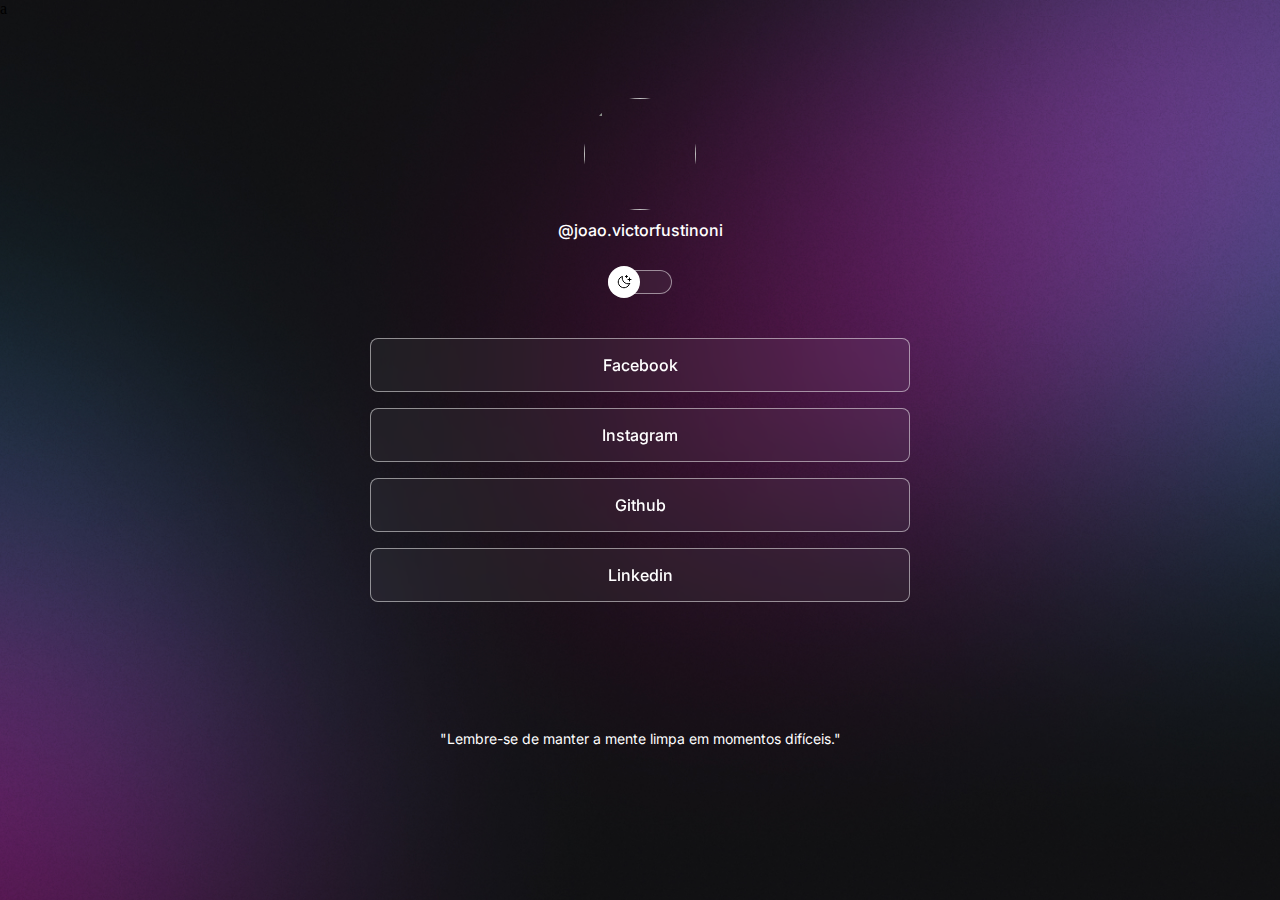
==== index.html @ c9540e45 "File Organize" ====
a<!DOCTYPE html>
<html lang="pt-br" class="">
  <head>
    <link rel="preconnect" href="https://fonts.googleapis.com" />
    <link rel="preconnect" href="https://fonts.gstatic.com" crossorigin 
    />
    
    <link
      href="https://fonts.googleapis.com/css2?family=Inter:wght@400;500&display=swap"
      rel="stylesheet"
    />

    <meta charset="UTF-8" />
    <meta name="viewport" content="width=device-width, initial-scale=1.0" />
    <title>Projeto</title>
    <link rel="stylesheet" href="./style.css" />
    
  </head>
  <div>
    <div id="container">
      <div id="profile">
        <img class="eu" src="./assets/assets/teste.gif" alt="">
        <p>@joao.victorfustinoni</p>
      </div>

      <div id="switch" onclick="toggleMode()">
        <button></button>
        <span></span>

      </div>
        <ul>
          <li>
          </li>
          
          <li>  
            <a href="https://www.facebook.com/joao.victor.fustinoni" target="_blank">
              Facebook</a>
          </li>

          <li>
            <a href="https://www.instagram.com/joao.victorfustinoni/" target="_blank">
            Instagram</a>
            
          <li>
            <a href="https://github.com/Joaofustinoni" target="_blank">
          Github</a>
      
          </li>
          <li>
            <a href="https:linkedin.com/in/joão-victor-caetano-" target="_blank">
              Linkedin</a
            >
          </li>
        </ul>
        <div id="social-links">
          <a href="https://twitter.com/TaykunJoao" target="_blank">
          <ion-icon name="logo-Twitter"></ion-icon>
          
          </a>
          
          <a href="https://www.canva.com/design/DAF50An6mvI/JWDKcTXM5x5NCVq-aE-NYg/view?utm_content=DAF50An6mvI&utm_campaign=designshare&utm_medium=link&utm_source=editor" target="_blank">
          <ion-icon name="newspaper-outline"></ion-icon>
          </a>

          <a href="https://www.twitch.tv/taykun" target="_blank">
          <ion-icon name="logo-twitch"></ion-icon>
          </a>


          <a href="https://steamcommunity.com/profiles/76561198096601436/" target="_blank">
          <ion-icon name="logo-steam"></ion-icon>
          </a>

      </div>
      
      <footer>
        "Lembre-se de manter a mente limpa em momentos difíceis." <a href="https://rockseat.com.br/
      "></a>
      </footer>
    </div>
<script type="module" src="https://unpkg.com/ionicons@7.1.0/dist/ionicons/ionicons.esm.js"></script>
<script nomodule src="https://unpkg.com/ionicons@7.1.0/dist/ionicons/ionicons.js"
></script>

<script src="./script.js"></script>

  </body>
</html>
---- style.css ----
* {
  margin: 0;
  padding: 0;
  box-sizing: border-box;
}

:root {
  --text-color: white;
  --bg-url: url(./assets/assets/bg-desktop.jpg);
  --stroke-color: rgba(255, 255, 255, 0.5);
  --surface-color: rgba(255, 255, 255, 0.05);
  --surface-color-hover: rgba(0, 0, 0, 0.02);
  --highlight-color: rgba(255, 255, 255, 0.2);
  --switch-bg-url: url(./assets/assets/moon-stars.svg);
}

.light {
  --text-color: black;
  --bg-url: url(./assets/assets/bg-desktop-light.jpg);
  --stroke-color: rgba(0, 0, 0, 0.5);
  --surface-color: rgba(0, 0, 0, 0.05);
  --surface-color-hover: rgba(0, 0, 0, 0.02);
  --highlight-color: rgba(0, 0, 0, 0.1);
  --switch-bg-url: url(./assets/assets/sun.svg);
}

body {
  background: var(--bg-url) no-repeat top center/cover;
  height: 100vh;
}

body * {
  font-family: "Inter", sans-serif;
  color: var(--text-color);
}

#container {
  width: 100%;
  max-width: 588px;
  margin: 56px auto 0px;
  padding: 0 24px;
}

#profile {
  text-align: center;
  padding: 24px;
}

#profile img {
  width: 112px;
}

#profile p {
  font-weight: 500;
  line-height: 24px;
  margin-top: 8px;
}

#switch {
  position: relative;
  width: 64px;

  margin: 4px auto;
}

#switch button {
  width: 32px;
  height: 32px;
  background: white var(--switch-bg-url) no-repeat center;
  border: 0;
  border-radius: 50%;

  position: absolute;
  top: 50%;
  left: 0;
  z-index: 1;
  transform: translateY(-50%);

  animation: slide-back 0.2s;
}

#switch button:hover {
  outline: 8px solid var(--highlight-color);
}

.light #switch button {
  animation: slide-in 0.4s forwards;
}

#switch span {
  display: block;
  width: 64px;
  height: 24px;
  background: var(--surface-color);
  border: 1px solid var(--stroke-color);
  backdrop-filter: blur(4px);
  -webkit-backdrop-filter: blur(4px);
  border-radius: 9999px;
}

/* links */
ul {
  list-style: none;

  display: flex;
  flex-direction: column;
  gap: 16px;

  padding: 24px 0;
}

ul li a {
  display: flex;
  align-items: center;
  justify-content: center;

  padding: 16px 24px;

  background: var(--surface-color);
  border: 1px solid var(--stroke-color);
  border-radius: 8px;

  backdrop-filter: blur(4px);
  -webkit-backdrop-filter: blur(4px);

  text-decoration: none;
  font-weight: 500;

  transition: background 0.2s;
}
/* pseudo-selector */
ul li a:hover {
  background: var(--surface-color-hover);
  border: 1.5px solid var(--text-color);
}

/* social links */

#social-links {
  display: flex;
  justify-content: center;

  padding: 24px 0;

  font-size: 24px;
}

#social-links a {
  display: flex;
  align-items: center;
  justify-content: center;
  padding: 16px;

  transition: background 0.2s;
  border-radius: 50%;
}

#social-links a:hover {
  background: var(--highlight-color);
}

footer {
  padding: 24px 0;
  text-align: center;
  font-size: 14px;
}

/* media queries */
@media (min-widht: 700px) {
  :root {
    --bg-url: url(./assets/assets/bg-mobile.jpg);
  }

  .light {
    --bg-url: url(./assets/assets/bg-mobile-light.jpg);
  }
}

/* animation */
@keyframes slide-in {
  from {
    left: 0;
  }
  to {
    left: 50%;
  }
}

@keyframes slide-back {
  from {
    left: 50%;
  }
  to {
    left: 0;
  }
}

.eu {
  border-radius: 100%;
  width: 100%;
  aspect-ratio: 1/1;
  object-fit: cover;
}
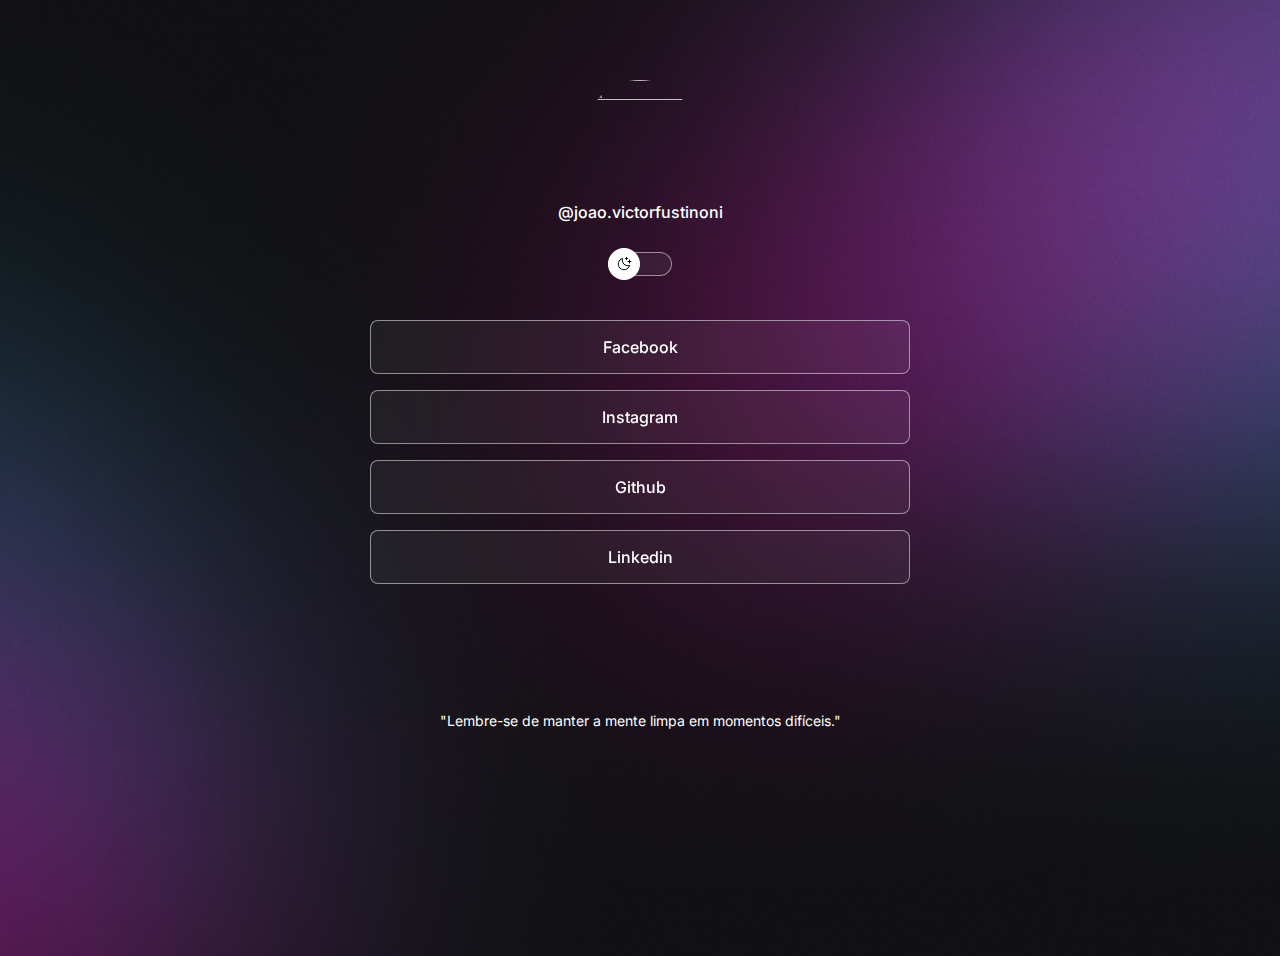
==== commit cdde8406: "Minor bug fix" ====
--- a/index.html
+++ b/index.html
@@ -1,4 +1,4 @@
-a<!DOCTYPE html>
+<!DOCTYPE html>
 <html lang="pt-br" class="">
   <head>
     <link rel="preconnect" href="https://fonts.googleapis.com" />
